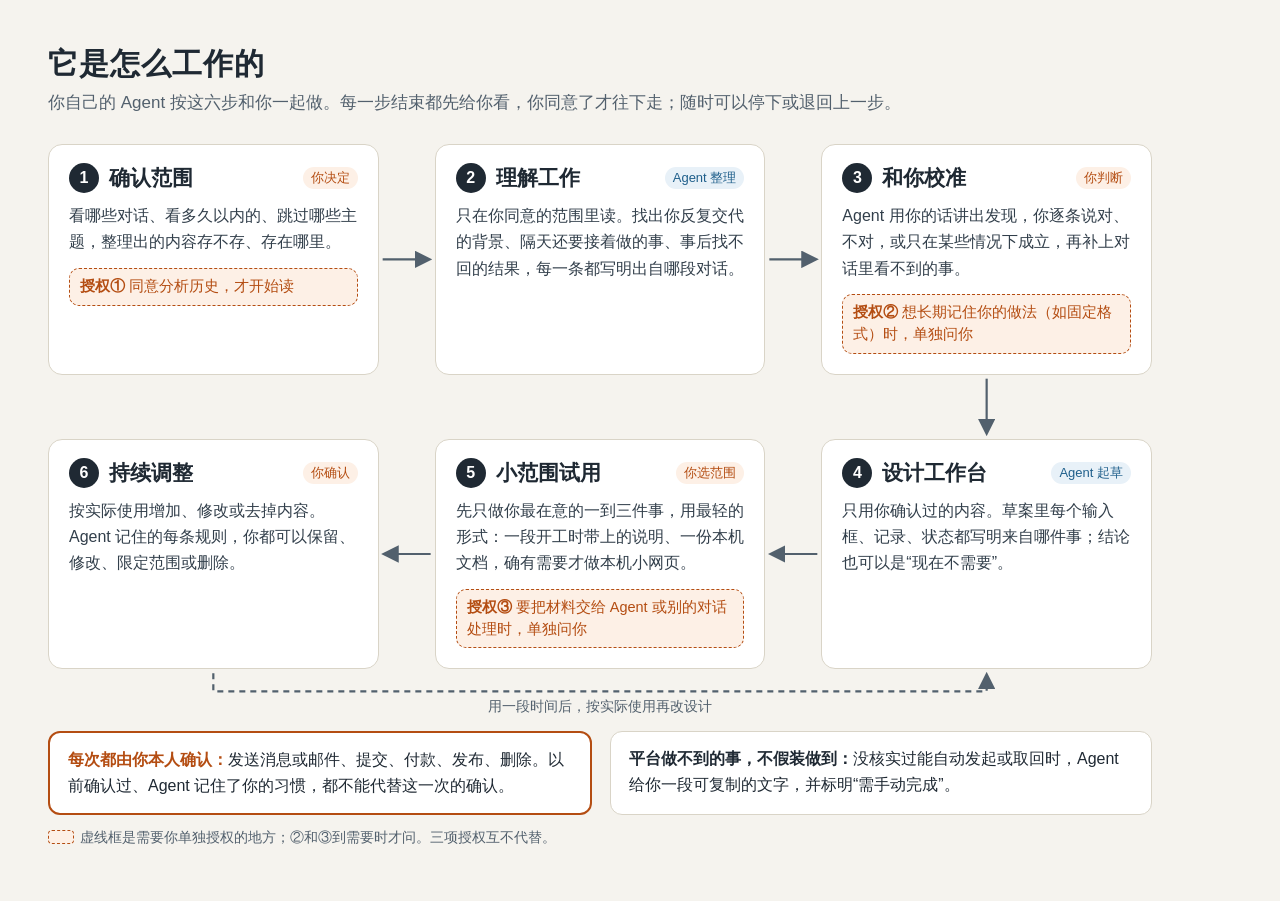
==== docs/diagrams/how-it-works.html @ 7fda8a63 "feat(workbench): 新增个人工作台技能与两组非开发用户演示 改动背景： design-personal-agent-workbench：帮助用户把散落在对话里的日常工作整理成自己的工作方" ====
<!doctype html>
<html lang="zh-CN">
<head>
<meta charset="utf-8">
<title>它是怎么工作的</title>
<!-- README 流程图的源文件。修改后用浏览器无头模式截图为 docs/images/how-it-works.png。 -->
<style>
  :root { --ink:#1f2933; --muted:#52606d; --line:#9aa5b1; --card:#ffffff; --bg:#f5f3ee; --you:#b44d12; --you-bg:#fdf0e6; --agent:#1f5f8b; --agent-bg:#e8f1f8; }
  * { box-sizing:border-box; }
  body { margin:0; background:var(--bg); color:var(--ink); font-family:"PingFang SC","Hiragino Sans GB","Noto Sans CJK SC","Microsoft YaHei",sans-serif; }
  .page { width:1200px; padding:44px 48px 40px; }
  h1 { margin:0 0 6px; font-size:30px; font-weight:600; letter-spacing:1px; }
  .sub { margin:0 0 30px; font-size:17px; color:var(--muted); }
  .row { display:grid; grid-template-columns:repeat(3, 1fr); gap:56px; position:relative; }
  .row + .row { margin-top:64px; }
  .card { background:var(--card); border:1.5px solid #d9d4c7; border-radius:14px; padding:18px 20px 20px; min-height:198px; position:relative; }
  .num { display:inline-flex; width:30px; height:30px; border-radius:50%; background:var(--ink); color:#fff; font-size:16px; align-items:center; justify-content:center; margin-right:10px; font-weight:600; }
  .title { display:flex; align-items:center; font-size:21px; font-weight:600; margin-bottom:10px; }
  .who { font-size:13px; padding:2px 8px; border-radius:999px; margin-left:auto; font-weight:500; }
  .who.you { color:var(--you); background:var(--you-bg); }
  .who.agent { color:var(--agent); background:var(--agent-bg); }
  .card p { margin:0; font-size:16px; line-height:1.65; color:#323f4b; }
  .gate { margin-top:12px; border:1.5px dashed var(--you); background:var(--you-bg); color:var(--you); border-radius:10px; padding:7px 10px; font-size:14.5px; line-height:1.5; }
  .gate b { font-weight:600; }
  svg.arrows { position:absolute; left:0; top:0; width:100%; height:100%; pointer-events:none; overflow:visible; }
  .footer { margin-top:34px; display:flex; gap:18px; }
  .band { flex:1; border-radius:12px; padding:14px 18px; font-size:16px; line-height:1.6; }
  .band.you { background:#fff; border:2px solid var(--you); }
  .band.you b { color:var(--you); }
  .band.no { background:#fff; border:1.5px solid #d9d4c7; }
  .legend { margin-top:14px; font-size:14px; color:var(--muted); }
  .dash { display:inline-block; width:26px; height:14px; border:1.5px dashed var(--you); background:var(--you-bg); border-radius:4px; vertical-align:-2px; margin-right:6px; }
</style>
</head>
<body>
<div class="page" id="page">
  <h1>它是怎么工作的</h1>
  <p class="sub">你自己的 Agent 按这六步和你一起做。每一步结束都先给你看，你同意了才往下走；随时可以停下或退回上一步。</p>

  <div class="row" id="row1">
    <div class="card" id="c1">
      <div class="title"><span class="num">1</span>确认范围<span class="who you">你决定</span></div>
      <p>看哪些对话、看多久以内的、跳过哪些主题，整理出的内容存不存、存在哪里。</p>
      <div class="gate"><b>授权①</b> 同意分析历史，才开始读</div>
    </div>
    <div class="card" id="c2">
      <div class="title"><span class="num">2</span>理解工作<span class="who agent">Agent 整理</span></div>
      <p>只在你同意的范围里读。找出你反复交代的背景、隔天还要接着做的事、事后找不回的结果，每一条都写明出自哪段对话。</p>
    </div>
    <div class="card" id="c3">
      <div class="title"><span class="num">3</span>和你校准<span class="who you">你判断</span></div>
      <p>Agent 用你的话讲出发现，你逐条说对、不对，或只在某些情况下成立，再补上对话里看不到的事。</p>
      <div class="gate"><b>授权②</b> 想长期记住你的做法（如固定格式）时，单独问你</div>
    </div>
  </div>

  <div class="row" id="row2">
    <div class="card" id="c6">
      <div class="title"><span class="num">6</span>持续调整<span class="who you">你确认</span></div>
      <p>按实际使用增加、修改或去掉内容。Agent 记住的每条规则，你都可以保留、修改、限定范围或删除。</p>
    </div>
    <div class="card" id="c5">
      <div class="title"><span class="num">5</span>小范围试用<span class="who you">你选范围</span></div>
      <p>先只做你最在意的一到三件事，用最轻的形式：一段开工时带上的说明、一份本机文档，确有需要才做本机小网页。</p>
      <div class="gate"><b>授权③</b> 要把材料交给 Agent 或别的对话处理时，单独问你</div>
    </div>
    <div class="card" id="c4">
      <div class="title"><span class="num">4</span>设计工作台<span class="who agent">Agent 起草</span></div>
      <p>只用你确认过的内容。草案里每个输入框、记录、状态都写明来自哪件事；结论也可以是“现在不需要”。</p>
    </div>
  </div>

  <div class="footer">
    <div class="band you"><b>每次都由你本人确认：</b>发送消息或邮件、提交、付款、发布、删除。以前确认过、Agent 记住了你的习惯，都不能代替这一次的确认。</div>
    <div class="band no"><b>平台做不到的事，不假装做到：</b>没核实过能自动发起或取回时，Agent 给你一段可复制的文字，并标明“需手动完成”。</div>
  </div>
  <p class="legend"><span class="dash"></span>虚线框是需要你单独授权的地方；②和③到需要时才问。三项授权互不代替。</p>
</div>
<script>
  // 用 SVG 画卡片之间的箭头：第一行从左到右，转到第二行后从右到左，6 再回到 4 表示循环。
  const page = document.getElementById('page');
  const svgNS = 'http://www.w3.org/2000/svg';
  const svg = document.createElementNS(svgNS, 'svg');
  svg.setAttribute('class', 'arrows');
  svg.innerHTML = '<defs><marker id="m" viewBox="0 0 10 10" refX="8" refY="5" markerWidth="8" markerHeight="8" orient="auto-start-reverse"><path d="M0,0 L10,5 L0,10 z" fill="#52606d"/></marker></defs>';
  page.style.position = 'relative';
  page.appendChild(svg);
  const box = id => { const r = document.getElementById(id).getBoundingClientRect(), p = page.getBoundingClientRect(); return { l:r.left-p.left, r:r.right-p.left, t:r.top-p.top, b:r.bottom-p.top, cx:(r.left+r.right)/2-p.left, cy:(r.top+r.bottom)/2-p.top }; };
  const path = (d, dashed) => { const e = document.createElementNS(svgNS, 'path'); e.setAttribute('d', d); e.setAttribute('fill', 'none'); e.setAttribute('stroke', '#52606d'); e.setAttribute('stroke-width', '2.2'); if (dashed) e.setAttribute('stroke-dasharray', '6 5'); e.setAttribute('marker-end', 'url(#m)'); svg.appendChild(e); };
  const label = (x, y, text) => { const t = document.createElementNS(svgNS, 'text'); t.setAttribute('x', x); t.setAttribute('y', y); t.setAttribute('text-anchor', 'middle'); t.setAttribute('font-size', '14'); t.setAttribute('fill', '#52606d'); t.textContent = text; svg.appendChild(t); };
  const [c1,c2,c3,c4,c5,c6] = ['c1','c2','c3','c4','c5','c6'].map(box);
  path(`M${c1.r+4},${c1.cy} L${c2.l-6},${c2.cy}`);
  path(`M${c2.r+4},${c2.cy} L${c3.l-6},${c3.cy}`);
  path(`M${c3.cx},${c3.b+4} L${c4.cx},${c4.t-6}`);
  path(`M${c4.l-4},${c4.cy} L${c5.r+6},${c5.cy}`);
  path(`M${c5.l-4},${c5.cy} L${c6.r+6},${c6.cy}`);
  // 6 → 4 的循环箭头，从第二行下方绕过去
  const y = c6.b + 22;
  path(`M${c6.cx},${c6.b+4} L${c6.cx},${y} L${c4.cx},${y} L${c4.cx},${c4.b+6}`, true);
  label((c6.cx + c4.cx) / 2, y + 20, '用一段时间后，按实际使用再改设计');
  document.querySelector('.footer').style.marginTop = '62px';
</script>
</body>
</html>
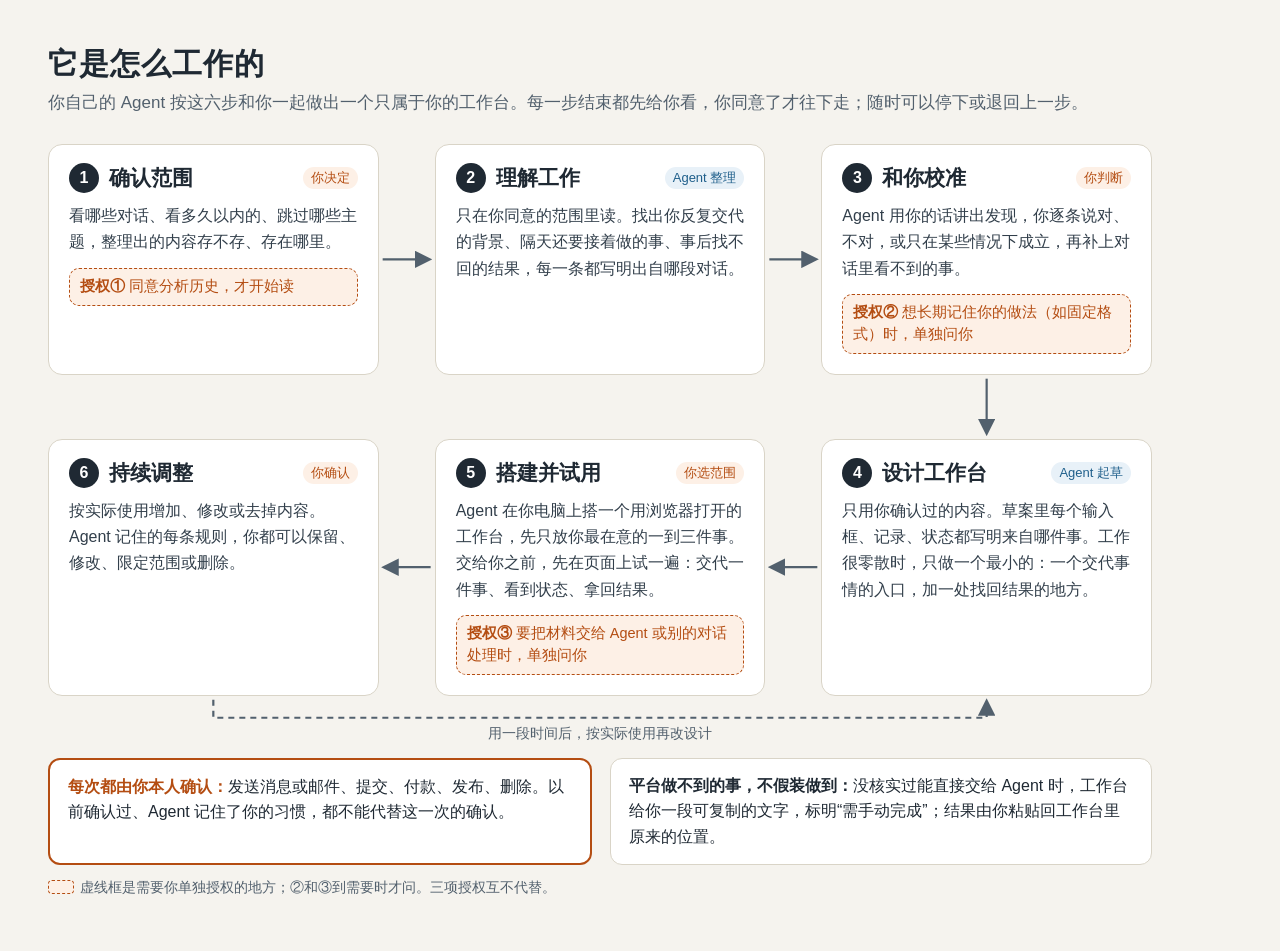
==== commit f08b44fa: "feat(workbench): 生成可操作的个人工作台并采用业务中台排版 改动背景： design-personal-agent-workbench 的首版可把文档当作最终交付；用户需要在页面内继续" ====
--- a/docs/diagrams/how-it-works.html
+++ b/docs/diagrams/how-it-works.html
@@ -35,7 +35,7 @@
 <body>
 <div class="page" id="page">
   <h1>它是怎么工作的</h1>
-  <p class="sub">你自己的 Agent 按这六步和你一起做。每一步结束都先给你看，你同意了才往下走；随时可以停下或退回上一步。</p>
+  <p class="sub">你自己的 Agent 按这六步和你一起做出一个只属于你的工作台。每一步结束都先给你看，你同意了才往下走；随时可以停下或退回上一步。</p>
 
   <div class="row" id="row1">
     <div class="card" id="c1">
@@ -60,19 +60,19 @@
       <p>按实际使用增加、修改或去掉内容。Agent 记住的每条规则，你都可以保留、修改、限定范围或删除。</p>
     </div>
     <div class="card" id="c5">
-      <div class="title"><span class="num">5</span>小范围试用<span class="who you">你选范围</span></div>
-      <p>先只做你最在意的一到三件事，用最轻的形式：一段开工时带上的说明、一份本机文档，确有需要才做本机小网页。</p>
+      <div class="title"><span class="num">5</span>搭建并试用<span class="who you">你选范围</span></div>
+      <p>Agent 在你电脑上搭一个用浏览器打开的工作台，先只放你最在意的一到三件事。交给你之前，先在页面上试一遍：交代一件事、看到状态、拿回结果。</p>
       <div class="gate"><b>授权③</b> 要把材料交给 Agent 或别的对话处理时，单独问你</div>
     </div>
     <div class="card" id="c4">
       <div class="title"><span class="num">4</span>设计工作台<span class="who agent">Agent 起草</span></div>
-      <p>只用你确认过的内容。草案里每个输入框、记录、状态都写明来自哪件事；结论也可以是“现在不需要”。</p>
+      <p>只用你确认过的内容。草案里每个输入框、记录、状态都写明来自哪件事。工作很零散时，只做一个最小的：一个交代事情的入口，加一处找回结果的地方。</p>
     </div>
   </div>
 
   <div class="footer">
     <div class="band you"><b>每次都由你本人确认：</b>发送消息或邮件、提交、付款、发布、删除。以前确认过、Agent 记住了你的习惯，都不能代替这一次的确认。</div>
-    <div class="band no"><b>平台做不到的事，不假装做到：</b>没核实过能自动发起或取回时，Agent 给你一段可复制的文字，并标明“需手动完成”。</div>
+    <div class="band no"><b>平台做不到的事，不假装做到：</b>没核实过能直接交给 Agent 时，工作台给你一段可复制的文字，标明“需手动完成”；结果由你粘贴回工作台里原来的位置。</div>
   </div>
   <p class="legend"><span class="dash"></span>虚线框是需要你单独授权的地方；②和③到需要时才问。三项授权互不代替。</p>
 </div>
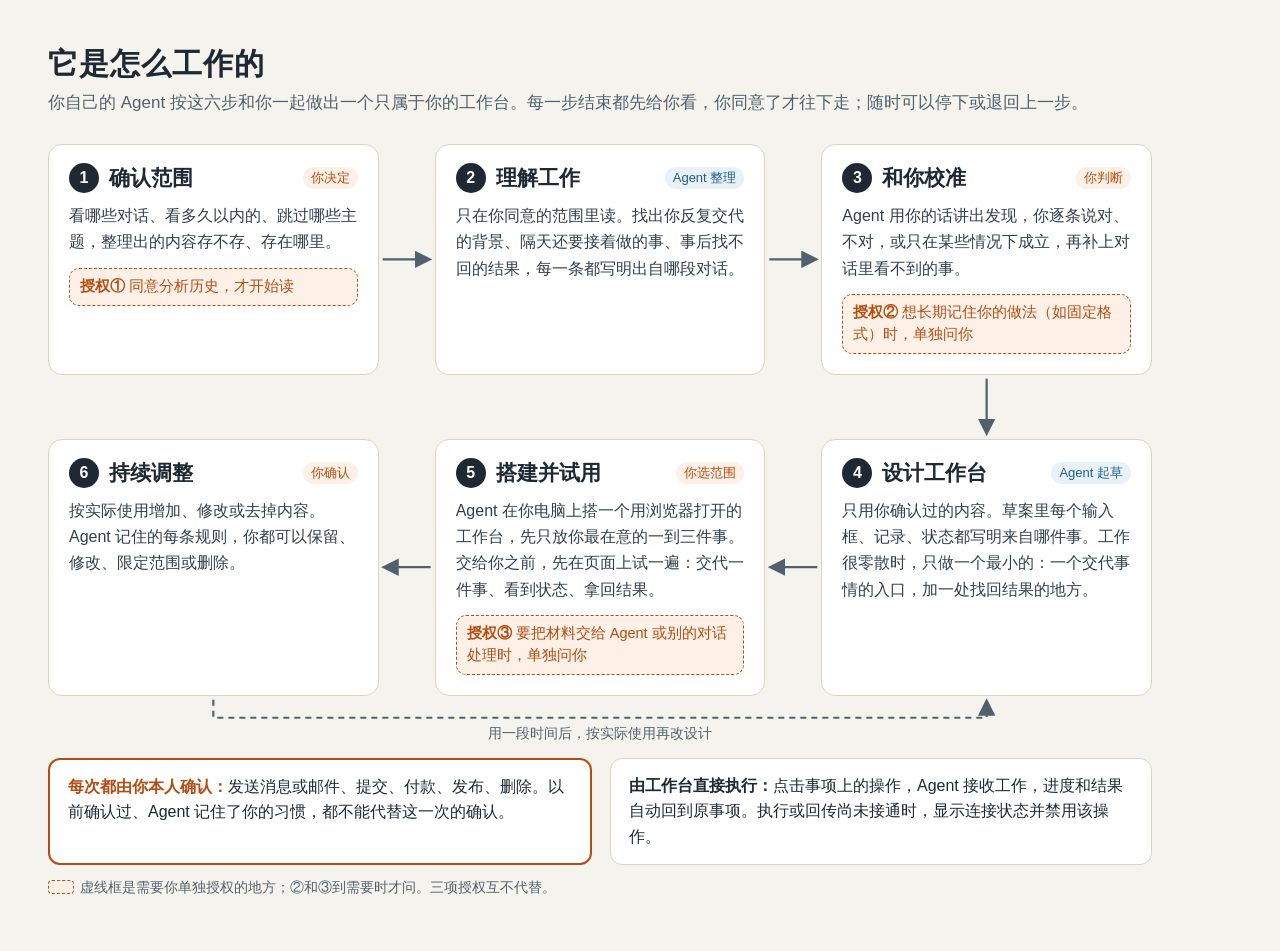
==== commit 59cd90a6: "feat(workbench): 将直接控制 Agent 纳入执行与验收要求 改动背景 用户要求中控台直接安排工作并取回结果，复制指令和粘贴回复不能作为验收路径。  修改范围 新增直接执行入口 run" ====
--- a/docs/diagrams/how-it-works.html
+++ b/docs/diagrams/how-it-works.html
@@ -72,7 +72,7 @@
 
   <div class="footer">
     <div class="band you"><b>每次都由你本人确认：</b>发送消息或邮件、提交、付款、发布、删除。以前确认过、Agent 记住了你的习惯，都不能代替这一次的确认。</div>
-    <div class="band no"><b>平台做不到的事，不假装做到：</b>没核实过能直接交给 Agent 时，工作台给你一段可复制的文字，标明“需手动完成”；结果由你粘贴回工作台里原来的位置。</div>
+    <div class="band no"><b>由工作台直接执行：</b>点击事项上的操作，Agent 接收工作，进度和结果自动回到原事项。执行或回传尚未接通时，显示连接状态并禁用该操作。</div>
   </div>
   <p class="legend"><span class="dash"></span>虚线框是需要你单独授权的地方；②和③到需要时才问。三项授权互不代替。</p>
 </div>
